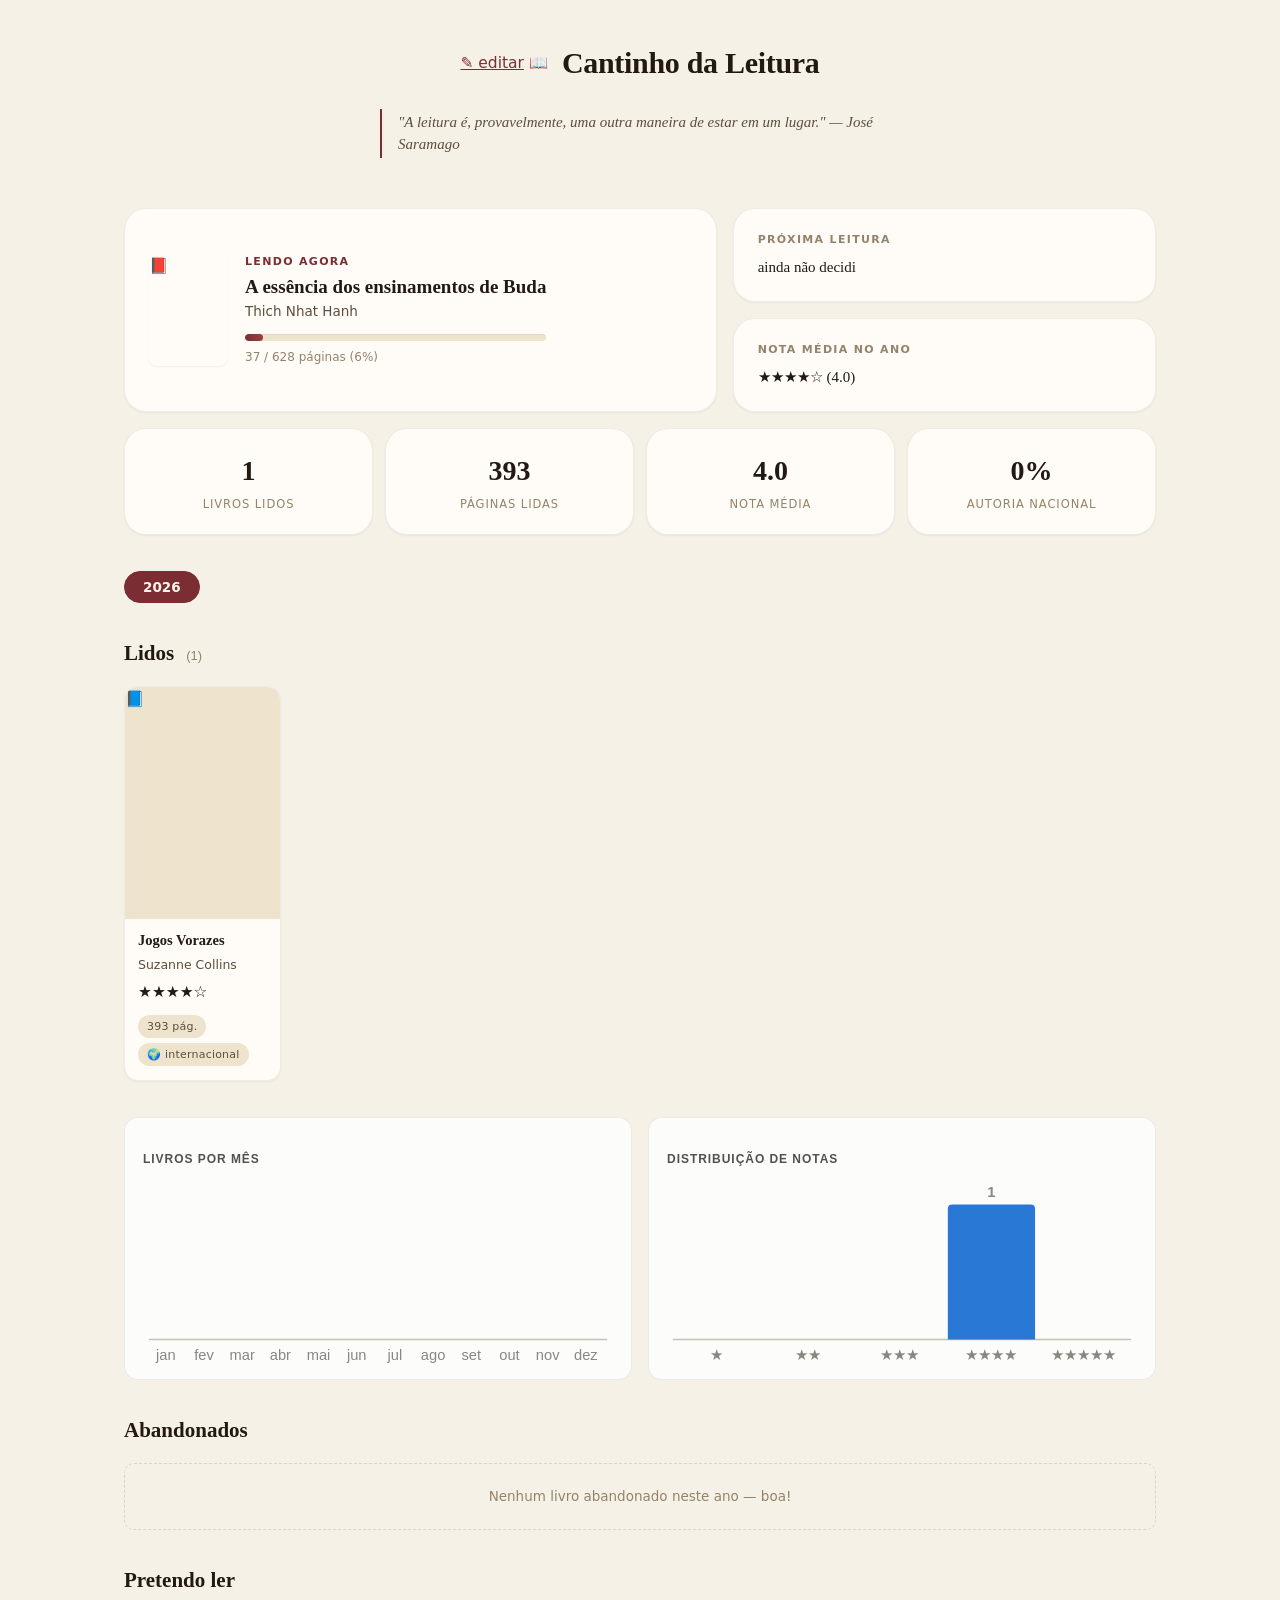
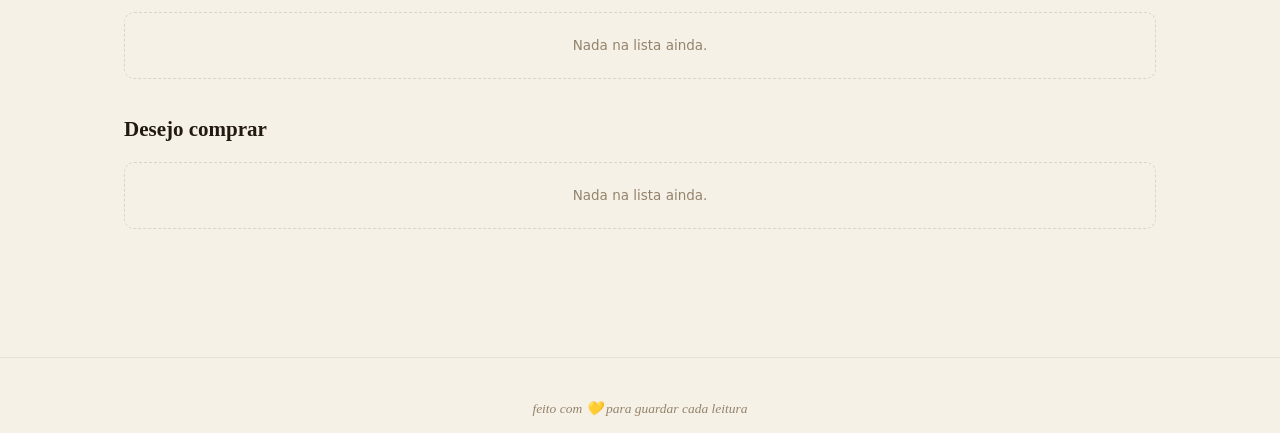
==== index.html @ 9e7ab5a0 "Cria site do Cantinho da Leitura Site estático (GitHub Pages) com pagina publica dos livros lidos, a" ====
<!DOCTYPE html>
<html lang="pt-BR">
<head>
<meta charset="UTF-8">
<meta name="viewport" content="width=device-width, initial-scale=1.0">
<title>Cantinho da Leitura</title>
<meta name="description" content="Os livros que eu li, estou lendo e quero ler.">
<link rel="icon" href="data:image/svg+xml,<svg xmlns=%22http://www.w3.org/2000/svg%22 viewBox=%220 0 100 100%22><text y=%22.9em%22 font-size=%2290%22>📖</text></svg>">
<link rel="stylesheet" href="assets/style.css">
</head>
<body>
<header class="site-header">
  <a class="admin-link" href="admin.html">✎ editar</a>
  <div class="brand"><span class="icon">📖</span><h1>Cantinho da Leitura</h1></div>
  <p class="quote" id="quote">Carregando…</p>
</header>

<main class="wrap">

  <section class="hero-grid">
    <div class="card reading-card">
      <div class="cover" id="reading-cover">📕</div>
      <div>
        <div class="label" id="reading-label">Lendo agora</div>
        <h3 id="reading-title">—</h3>
        <div class="author" id="reading-author"></div>
        <div class="progress-track"><div class="progress-fill" id="reading-progress-fill" style="width:0%"></div></div>
        <div class="progress-label" id="reading-progress-label"></div>
      </div>
    </div>
    <div class="side-cards">
      <div class="card mini-card">
        <div class="label">Próxima leitura</div>
        <div class="value" id="next-up">—</div>
      </div>
      <div class="card mini-card">
        <div class="label">Nota média no ano</div>
        <div class="value" id="avg-rating">—</div>
      </div>
    </div>
  </section>

  <div class="stats-grid" id="stats-grid"></div>

  <div class="year-tabs" id="year-tabs"></div>

  <h2 class="section-title">Lidos <span class="count" id="read-count"></span></h2>
  <div class="book-grid" id="read-grid"></div>

  <div class="charts-grid">
    <div class="viz-root viz-wrap">
      <h4>Livros por mês</h4>
      <div id="chart-months"></div>
    </div>
    <div class="viz-root viz-wrap">
      <h4>Distribuição de notas</h4>
      <div id="chart-ratings"></div>
    </div>
  </div>

  <h2 class="section-title">Abandonados <span class="count" id="abandoned-count"></span></h2>
  <div class="simple-list" id="abandoned-list"></div>

  <h2 class="section-title">Pretendo ler</h2>
  <div class="simple-list" id="want-list"></div>

  <h2 class="section-title">Desejo comprar</h2>
  <div class="simple-list" id="wishlist-list"></div>

</main>

<footer class="site-footer">
  <p>feito com 💛 para guardar cada leitura</p>
</footer>

<script src="assets/common.js"></script>
<script src="assets/app.js"></script>
</body>
</html>
---- assets/style.css ----
:root {
  color-scheme: light;
  --paper: #f6f1e6;
  --paper-2: #fffcf7;
  --paper-3: #eee3cd;
  --ink: #221a12;
  --ink-2: #5c4d3d;
  --ink-muted: #94836c;
  --accent: #7c2d33;
  --accent-2: #9c3f42;
  --accent-ink: #fdf6ec;
  --gold: #a97423;
  --star-on: #b6862c;
  --star-off: #e3d7bd;
  --border: rgba(34, 26, 18, 0.13);
  --border-soft: rgba(34, 26, 18, 0.07);
  --shadow-sm: 0 1px 2px rgba(34, 26, 18, 0.06);
  --shadow-md: 0 14px 32px -16px rgba(34, 26, 18, 0.28);
  --radius-lg: 22px;
  --radius-md: 14px;
  --radius-sm: 10px;
  --bad: #ab3a3a;

  --mono-1-bg: #f1e0da; --mono-1-fg: #9c4a3c;
  --mono-2-bg: #ece1c9; --mono-2-fg: #93701f;
  --mono-3-bg: #e2e6d9; --mono-3-fg: #5f7a52;
  --mono-4-bg: #e5e1ea; --mono-4-fg: #6b5b8a;
  --mono-5-bg: #dbe6e6; --mono-5-fg: #396d6d;
}
@media (prefers-color-scheme: dark) {
  :root {
    color-scheme: dark;
    --paper: #16110c;
    --paper-2: #1f1812;
    --paper-3: #2a2118;
    --ink: #f3ead9;
    --ink-2: #cbb99f;
    --ink-muted: #927f68;
    --accent: #d98188;
    --accent-2: #e39a9f;
    --accent-ink: #2a0e10;
    --gold: #d9ab4e;
    --star-on: #d9ab4e;
    --star-off: #3a3025;
    --border: rgba(243, 234, 217, 0.13);
    --border-soft: rgba(243, 234, 217, 0.07);
    --shadow-sm: 0 1px 2px rgba(0, 0, 0, 0.35);
    --shadow-md: 0 16px 36px -16px rgba(0, 0, 0, 0.55);
    --bad: #d97a7a;

    --mono-1-bg: #3a2621; --mono-1-fg: #e0a190;
    --mono-2-bg: #362c1c; --mono-2-fg: #dcbd6c;
    --mono-3-bg: #26302a; --mono-3-fg: #a5c99c;
    --mono-4-bg: #2b2735; --mono-4-fg: #bdaad8;
    --mono-5-bg: #1e2d2d; --mono-5-fg: #92c9c9;
  }
}

* { box-sizing: border-box; }
html, body { margin: 0; padding: 0; }
body {
  background: var(--paper);
  color: var(--ink);
  font-family: "Inter", system-ui, -apple-system, "Segoe UI", sans-serif;
  font-size: 15.5px;
  line-height: 1.55;
  -webkit-font-smoothing: antialiased;
  text-rendering: optimizeLegibility;
}
h1, h2, h3 { font-family: "Fraunces", Georgia, "Iowan Old Style", serif; font-weight: 600; margin: 0; }
a { color: var(--accent); }
img { max-width: 100%; display: block; }
button, input, select, textarea { font-family: inherit; font-size: inherit; color: inherit; }
svg { display: block; }

.wrap {
  max-width: 1080px;
  margin: 0 auto;
  padding: 0 24px 72px;
}

/* Icons */
.icon { flex-shrink: 0; }
.icon-badge {
  width: 44px;
  height: 44px;
  border-radius: 13px;
  background: var(--accent);
  color: var(--accent-ink);
  display: flex;
  align-items: center;
  justify-content: center;
  box-shadow: var(--shadow-sm);
}

/* Header */
.site-header {
  position: relative;
  padding: 40px 24px 22px;
  text-align: center;
}
.site-header .brand {
  display: inline-flex;
  align-items: center;
  gap: 14px;
}
.site-header .brand h1 {
  font-size: 30px;
  letter-spacing: -0.01em;
}
.site-header .kicker {
  margin: 6px 0 0;
  font-size: 12.5px;
  letter-spacing: 0.14em;
  text-transform: uppercase;
  color: var(--ink-muted);
  font-weight: 600;
}
.site-header .quote {
  margin: 22px auto 0;
  max-width: 520px;
  text-align: left;
  border-left: 2px solid var(--accent);
  padding: 2px 0 2px 16px;
  font-family: "Fraunces", Georgia, serif;
  font-style: italic;
  color: var(--ink-2);
  font-size: 15px;
  line-height: 1.5;
}
.site-header .quote cite {
  display: block;
  margin-top: 4px;
  font-style: normal;
  font-size: 12px;
  letter-spacing: 0.06em;
  text-transform: uppercase;
  color: var(--ink-muted);
}
.top-link {
  position: absolute;
  top: 34px;
  right: 24px;
  display: inline-flex;
  align-items: center;
  gap: 6px;
  font-size: 13px;
  font-weight: 600;
  text-decoration: none;
  color: var(--ink-2);
  border: 1px solid var(--border);
  padding: 8px 14px 8px 12px;
  border-radius: 999px;
  background: var(--paper-2);
  box-shadow: var(--shadow-sm);
  transition: border-color 0.15s, color 0.15s, transform 0.15s;
}
.top-link:hover { color: var(--accent); border-color: var(--accent); transform: translateY(-1px); }

/* Cards */
.card {
  background: var(--paper-2);
  border: 1px solid var(--border-soft);
  border-radius: var(--radius-lg);
  box-shadow: var(--shadow-sm);
  padding: 22px 24px;
}

/* Hero: currently reading */
.hero-grid {
  display: grid;
  grid-template-columns: 1.4fr 1fr;
  gap: 16px;
  margin-top: 28px;
}
@media (max-width: 700px) {
  .hero-grid { grid-template-columns: 1fr; }
}
.reading-card { display: flex; gap: 18px; align-items: center; }
.cover {
  width: 78px;
  height: 112px;
  border-radius: 8px;
  flex-shrink: 0;
  overflow: hidden;
  box-shadow: var(--shadow-sm);
}
.reading-card .label {
  text-transform: uppercase;
  letter-spacing: 0.12em;
  font-size: 11px;
  color: var(--accent);
  font-weight: 700;
}
.reading-card h3 { font-size: 19px; margin-top: 5px; line-height: 1.25; }
.reading-card .author { color: var(--ink-2); font-size: 13.5px; margin-top: 2px; }
.progress-track {
  margin-top: 12px;
  height: 7px;
  border-radius: 999px;
  background: var(--paper-3);
  overflow: hidden;
  box-shadow: inset 0 1px 1px rgba(0,0,0,0.06);
}
.progress-fill { height: 100%; background: linear-gradient(90deg, var(--accent), var(--accent-2)); border-radius: 999px; transition: width 0.4s ease; }
.progress-label { margin-top: 7px; font-size: 12px; color: var(--ink-muted); font-variant-numeric: tabular-nums; }

.side-cards { display: flex; flex-direction: column; gap: 16px; }
.mini-card .label {
  text-transform: uppercase;
  letter-spacing: 0.12em;
  font-size: 11px;
  color: var(--ink-muted);
  font-weight: 700;
}
.mini-card .value { margin-top: 8px; font-size: 15px; font-family: "Fraunces", Georgia, serif; }

/* Stats */
.stats-grid {
  display: grid;
  grid-template-columns: repeat(4, 1fr);
  gap: 12px;
  margin-top: 16px;
}
@media (max-width: 700px) { .stats-grid { grid-template-columns: repeat(2, 1fr); } }
.stat-tile { text-align: center; padding: 20px 10px; }
.stat-tile .num { font-family: "Fraunces", Georgia, serif; font-size: 28px; font-weight: 600; font-variant-numeric: tabular-nums; color: var(--ink); }
.stat-tile .lbl { font-size: 11.5px; color: var(--ink-muted); margin-top: 4px; text-transform: uppercase; letter-spacing: 0.08em; }

/* Year tabs */
.year-tabs {
  display: flex;
  gap: 8px;
  margin: 36px 0 8px;
  flex-wrap: wrap;
}
.year-tab {
  border: 1px solid var(--border);
  background: var(--paper-2);
  padding: 7px 18px;
  border-radius: 999px;
  cursor: pointer;
  font-weight: 600;
  font-size: 13.5px;
  color: var(--ink-2);
  transition: background 0.15s, color 0.15s, border-color 0.15s;
  font-variant-numeric: tabular-nums;
}
.year-tab:hover { border-color: var(--accent); color: var(--accent); }
.year-tab.active { background: var(--accent); color: var(--accent-ink); border-color: var(--accent); }

.section-title {
  font-size: 21px;
  margin: 34px 0 16px;
  display: flex;
  align-items: baseline;
  gap: 12px;
}
.section-title .count { font-size: 13px; color: var(--ink-muted); font-weight: 400; font-family: "Inter", sans-serif; font-variant-numeric: tabular-nums; }
.section-title .rule { flex: 1; height: 1px; background: var(--border); }

/* Monogram cover tiles */
.mono-tile {
  width: 100%; height: 100%;
  display: flex; align-items: center; justify-content: center;
}
.mono-tile .mono-letter { font-family: "Fraunces", Georgia, serif; font-weight: 600; font-size: 1.9em; }
.mono-1 { background: var(--mono-1-bg); color: var(--mono-1-fg); }
.mono-2 { background: var(--mono-2-bg); color: var(--mono-2-fg); }
.mono-3 { background: var(--mono-3-bg); color: var(--mono-3-fg); }
.mono-4 { background: var(--mono-4-bg); color: var(--mono-4-fg); }
.mono-5 { background: var(--mono-5-bg); color: var(--mono-5-fg); }

/* Book grid */
.book-grid {
  display: grid;
  grid-template-columns: repeat(auto-fill, minmax(152px, 1fr));
  gap: 18px;
}
.book-card {
  background: var(--paper-2);
  border: 1px solid var(--border-soft);
  border-radius: var(--radius-md);
  overflow: hidden;
  box-shadow: var(--shadow-sm);
  display: flex;
  flex-direction: column;
  transition: transform 0.18s ease, box-shadow 0.18s ease;
}
.book-card:hover { transform: translateY(-3px); box-shadow: var(--shadow-md); }
.book-card .cover-wrap {
  aspect-ratio: 2 / 3;
  background: var(--paper-3);
}
.book-card .cover-wrap img { width: 100%; height: 100%; object-fit: cover; }
.book-card .info { padding: 12px 13px 14px; flex: 1; display: flex; flex-direction: column; gap: 5px; }
.book-card .title { font-family: "Fraunces", Georgia, serif; font-weight: 600; font-size: 14.5px; line-height: 1.3; }
.book-card .author { font-size: 12.5px; color: var(--ink-2); }
.book-card .meta-row {
  margin-top: auto;
  padding-top: 6px;
  display: flex;
  flex-wrap: wrap;
  gap: 5px;
  font-size: 11px;
}
.tag {
  background: var(--paper-3);
  color: var(--ink-2);
  border-radius: 999px;
  padding: 3px 9px;
  letter-spacing: 0.02em;
}

/* Stars */
.star-row { display: inline-flex; gap: 2px; }
.star-ico { width: 14px; height: 14px; color: var(--star-off); }
.star-ico.on { color: var(--star-on); }
.mini-card .star-row .star-ico { width: 15px; height: 15px; }

/* Simple lists (abandoned, want to read, wishlist) */
.simple-list { display: flex; flex-direction: column; gap: 8px; }
.simple-row {
  display: flex;
  justify-content: space-between;
  gap: 12px;
  background: var(--paper-2);
  border: 1px solid var(--border-soft);
  border-radius: var(--radius-sm);
  padding: 12px 16px;
  align-items: center;
}
.simple-row .title { font-family: "Fraunces", Georgia, serif; font-weight: 600; font-size: 14.5px; }
.simple-row .author { color: var(--ink-2); font-size: 13px; }
.simple-row .when { color: var(--ink-muted); font-size: 12.5px; white-space: nowrap; font-variant-numeric: tabular-nums; }

.empty-state {
  color: var(--ink-muted);
  font-size: 13.5px;
  padding: 22px;
  text-align: center;
  border: 1px dashed var(--border);
  border-radius: var(--radius-sm);
}

/* Charts */
.charts-grid {
  display: grid;
  grid-template-columns: 1fr 1fr;
  gap: 16px;
  margin-top: 36px;
}
@media (max-width: 700px) { .charts-grid { grid-template-columns: 1fr; } }
.viz-root {
  color-scheme: light;
  --v-surface:   #fcfcfb;
  --v-text:      #0b0b0b;
  --v-text-2:    #52514e;
  --v-muted:     #898781;
  --v-grid:      #e1e0d9;
  --v-baseline:  #c3c2b7;
  --v-bar:       #2a78d6;
}
@media (prefers-color-scheme: dark) {
  .viz-root {
    color-scheme: dark;
    --v-surface:  #1a1a19;
    --v-text:     #ffffff;
    --v-text-2:   #c3c2b7;
    --v-muted:    #898781;
    --v-grid:     #2c2c2a;
    --v-baseline: #383835;
    --v-bar:      #3987e5;
  }
}
.viz-root {
  background: var(--v-surface);
  border-radius: var(--radius-md);
  border: 1px solid var(--border-soft);
  padding: 16px 18px 10px;
}
.viz-root h4 { font-size: 12px; color: var(--v-text-2); font-weight: 600; margin-bottom: 10px; font-family: "Inter", sans-serif; text-transform: uppercase; letter-spacing: 0.08em; }
.viz-root svg text { fill: var(--v-muted); font-size: 10px; font-family: "Inter", sans-serif; }
.viz-root .bar { fill: var(--v-bar); transition: opacity 0.15s; }
.viz-root .bar:hover { opacity: 0.8; }
.viz-root .axis-line { stroke: var(--v-baseline); stroke-width: 1; }
.viz-tooltip {
  position: absolute;
  pointer-events: none;
  background: var(--v-text);
  color: var(--v-surface);
  font-size: 11px;
  padding: 4px 8px;
  border-radius: 6px;
  transform: translate(-50%, -130%);
  white-space: nowrap;
  opacity: 0;
  transition: opacity 0.1s;
  font-family: "Inter", sans-serif;
}
.viz-wrap { position: relative; }

footer.site-footer {
  text-align: center;
  color: var(--ink-muted);
  font-size: 13.5px;
  font-family: "Fraunces", Georgia, serif;
  font-style: italic;
  margin-top: 56px;
  padding-top: 28px;
  border-top: 1px solid var(--border-soft);
}

/* ---- Admin page ---- */
.admin-wrap { max-width: 720px; }
.token-panel { margin-top: 28px; }
.token-panel h3 { font-size: 19px; margin-bottom: 10px; }
.token-panel p { color: var(--ink-2); font-size: 14px; }
.token-panel ol { color: var(--ink-2); font-size: 14px; padding-left: 20px; }
.token-panel li { margin-bottom: 4px; }
.token-panel code { background: var(--paper-3); padding: 1px 6px; border-radius: 4px; font-size: 0.92em; }
.field { margin-bottom: 15px; }
.field label { display: block; font-size: 12.5px; font-weight: 600; margin-bottom: 6px; color: var(--ink-2); text-transform: uppercase; letter-spacing: 0.04em; }
.field input[type="text"],
.field input[type="number"],
.field input[type="date"],
.field input[type="password"],
.field select,
.field textarea {
  width: 100%;
  padding: 10px 12px;
  border: 1px solid var(--border);
  border-radius: var(--radius-sm);
  background: var(--paper);
  color: var(--ink);
  transition: border-color 0.15s;
}
.field input:focus, .field textarea:focus { outline: none; border-color: var(--accent); }
.field textarea { min-height: 70px; resize: vertical; }
.field-row { display: grid; grid-template-columns: 1fr 1fr; gap: 12px; }
.checkbox-row { display: flex; align-items: center; gap: 8px; }
.checkbox-row input { width: 16px; height: 16px; accent-color: var(--accent); }

.btn {
  display: inline-flex;
  align-items: center;
  gap: 7px;
  background: var(--accent);
  color: var(--accent-ink);
  border: none;
  padding: 11px 20px;
  border-radius: 999px;
  font-weight: 600;
  font-size: 13.5px;
  cursor: pointer;
  transition: background 0.15s, transform 0.1s;
}
.btn:hover { background: var(--accent-2); }
.btn:active { transform: scale(0.98); }
.btn:disabled { opacity: 0.5; cursor: default; }
.btn.secondary {
  background: transparent;
  color: var(--ink-2);
  border: 1px solid var(--border);
}
.btn.secondary:hover { border-color: var(--accent); color: var(--accent); background: transparent; }
.btn.danger { background: var(--bad); color: #fff; }
.btn.danger:hover { background: var(--bad); opacity: 0.85; }
.btn.small { padding: 6px 14px; font-size: 12px; }

.star-picker { display: inline-flex; gap: 5px; }
.star-picker button { background: none; border: none; padding: 2px; cursor: pointer; line-height: 0; }
.star-picker .star-ico { width: 24px; height: 24px; transition: color 0.1s, transform 0.1s; }
.star-picker button:hover .star-ico { transform: scale(1.12); }

.tabs { display: flex; gap: 4px; flex-wrap: wrap; margin: 26px 0 20px; border-bottom: 1px solid var(--border); }
.tab-btn {
  background: none;
  border: none;
  padding: 9px 15px;
  cursor: pointer;
  color: var(--ink-muted);
  font-weight: 600;
  font-size: 13.5px;
  border-bottom: 2px solid transparent;
  margin-bottom: -1px;
  transition: color 0.15s, border-color 0.15s;
}
.tab-btn:hover { color: var(--ink-2); }
.tab-btn.active { color: var(--accent); border-bottom-color: var(--accent); }
.tab-panel { display: none; }
.tab-panel.active { display: block; }

.entry-list { margin-top: 20px; display: flex; flex-direction: column; gap: 8px; }
.entry-row {
  display: flex;
  align-items: center;
  gap: 10px;
  background: var(--paper-2);
  border: 1px solid var(--border-soft);
  border-radius: var(--radius-sm);
  padding: 10px 14px;
}
.entry-row .info { flex: 1; font-size: 13.5px; display: flex; align-items: center; gap: 8px; flex-wrap: wrap; }
.entry-row .info .t { font-weight: 600; font-family: "Fraunces", Georgia, serif; }
.entry-row .info .s { color: var(--ink-muted); font-size: 12px; }

.toast {
  position: fixed;
  bottom: 24px;
  left: 50%;
  transform: translateX(-50%);
  background: var(--ink);
  color: var(--paper);
  padding: 11px 20px;
  border-radius: 999px;
  font-size: 13.5px;
  opacity: 0;
  pointer-events: none;
  transition: opacity 0.25s, transform 0.25s;
  z-index: 50;
  box-shadow: var(--shadow-md);
}
.toast.show { opacity: 1; transform: translateX(-50%) translateY(-6px); }
.toast.error { background: var(--bad); color: #fff; }

.lookup-row { display: flex; gap: 10px; align-items: flex-end; }
.lookup-row .field { flex: 1; margin-bottom: 0; }
.lookup-row .btn { white-space: nowrap; margin-bottom: 1px; }

.session-bar {
  display: flex;
  justify-content: space-between;
  align-items: center;
  font-size: 13px;
  color: var(--ink-muted);
  margin-bottom: 6px;
}
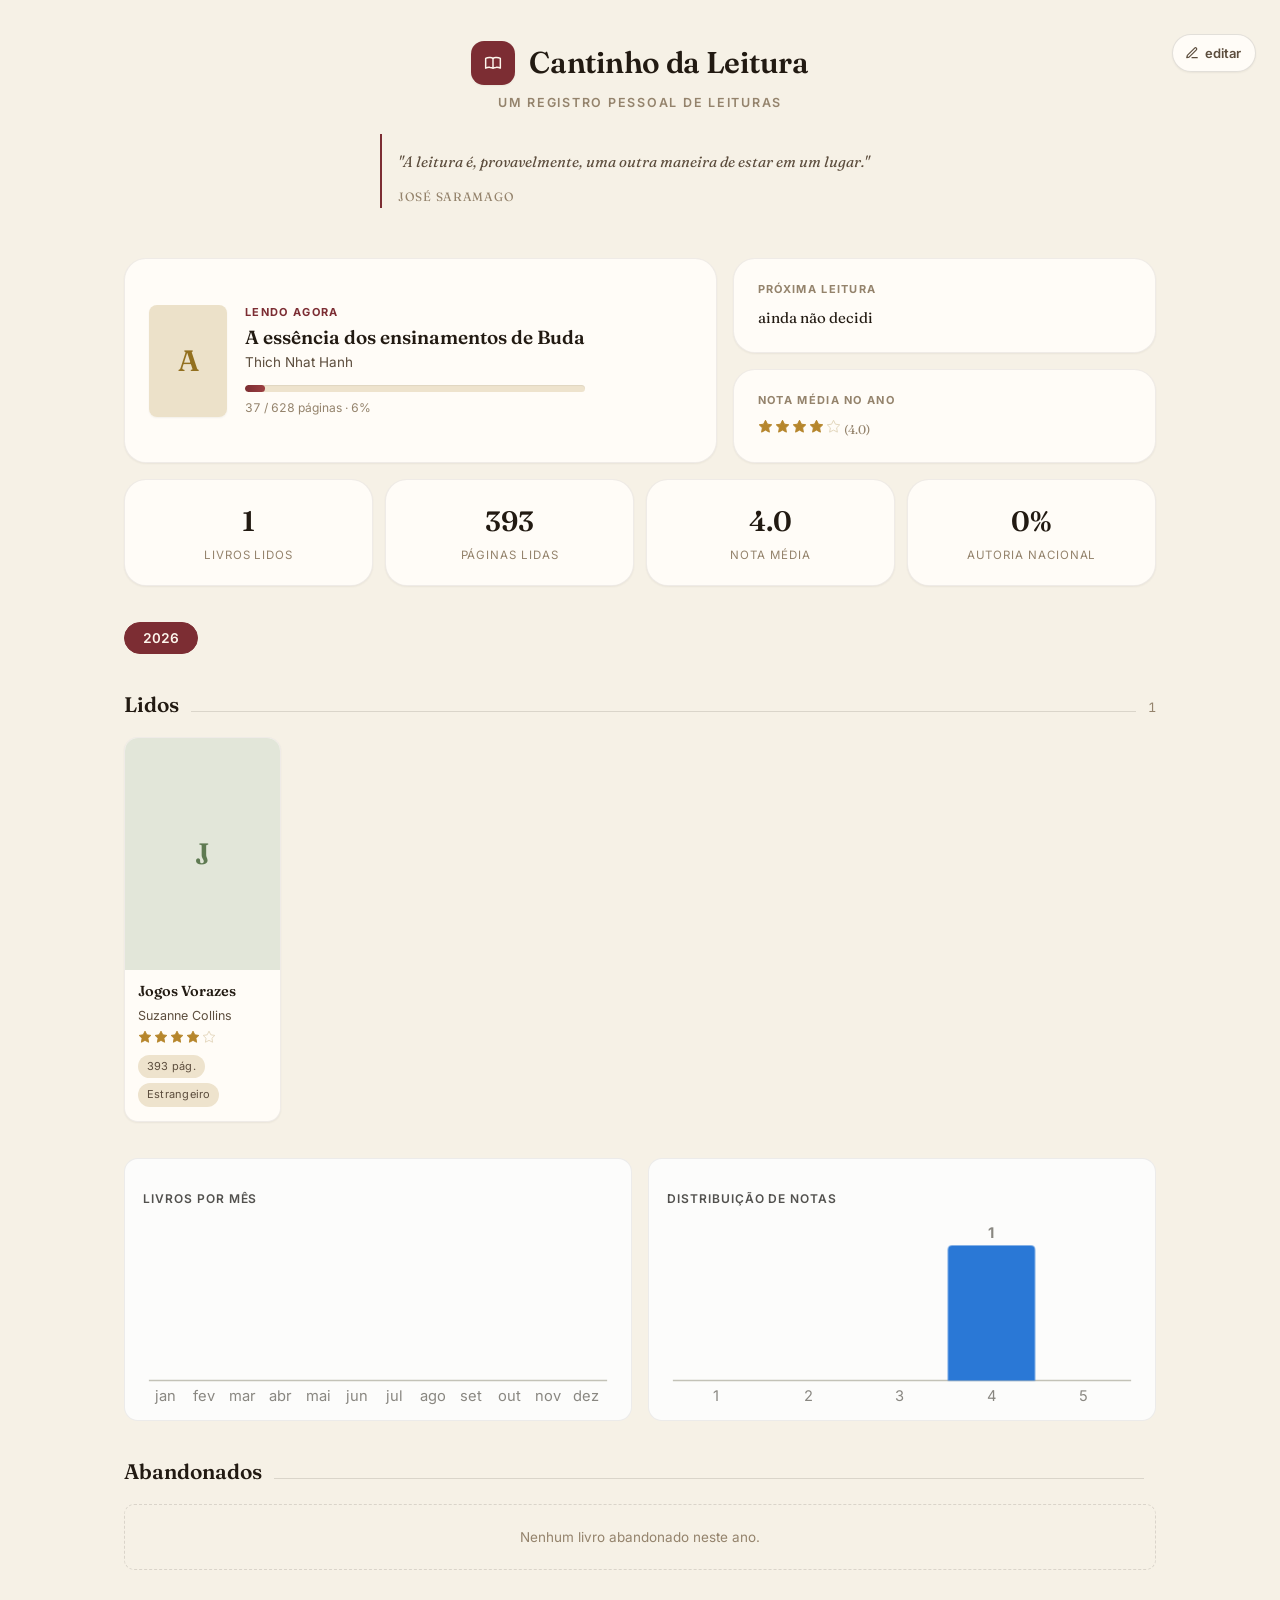
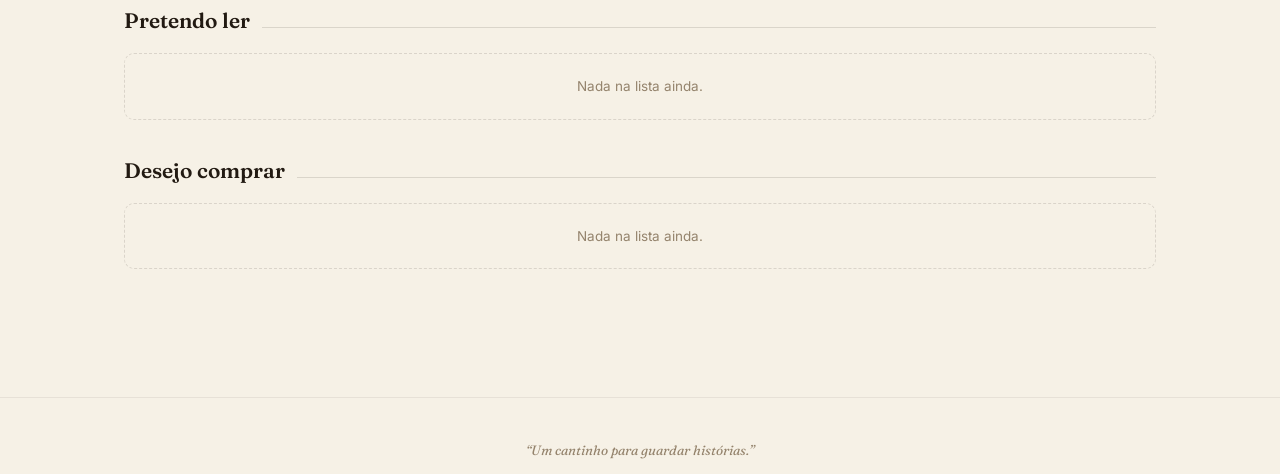
==== commit b946d214: "Reformula visual do site: tipografia editorial, icones em SVG e animacoes Troca toda a iconografia b" ====
--- a/index.html
+++ b/index.html
@@ -5,21 +5,36 @@
 <meta name="viewport" content="width=device-width, initial-scale=1.0">
 <title>Cantinho da Leitura</title>
 <meta name="description" content="Os livros que eu li, estou lendo e quero ler.">
-<link rel="icon" href="data:image/svg+xml,<svg xmlns=%22http://www.w3.org/2000/svg%22 viewBox=%220 0 100 100%22><text y=%22.9em%22 font-size=%2290%22>📖</text></svg>">
+<link rel="icon" href="data:image/svg+xml,<svg xmlns='http://www.w3.org/2000/svg' viewBox='0 0 24 24'><rect width='24' height='24' rx='6' fill='%237c2d33'/><path d='M4 7c0 0 2.2-1.3 5-1 1.3.15 2.7.75 3 .9.3-.15 1.7-.75 3-.9 2.8-.3 5 1 5 1v10.6c0 0-2.2-1.1-5-.8-1.3.1-2.7.7-3 .85-.3-.15-1.7-.75-3-.85-2.8-.3-5 .8-5 .8V7Z' fill='none' stroke='%23fdf6ec' stroke-width='1.5' stroke-linecap='round' stroke-linejoin='round'/><path d='M12 6.9V17.5' stroke='%23fdf6ec' stroke-width='1.5' stroke-linecap='round'/></svg>">
+<link rel="preconnect" href="https://fonts.googleapis.com">
+<link rel="preconnect" href="https://fonts.gstatic.com" crossorigin>
+<link href="https://fonts.googleapis.com/css2?family=Fraunces:opsz,wght@9..144,500;9..144,600;9..144,700&family=Inter:wght@400;500;600;700&display=swap" rel="stylesheet">
 <link rel="stylesheet" href="assets/style.css">
 </head>
 <body>
-<header class="site-header">
-  <a class="admin-link" href="admin.html">✎ editar</a>
-  <div class="brand"><span class="icon">📖</span><h1>Cantinho da Leitura</h1></div>
-  <p class="quote" id="quote">Carregando…</p>
+<header class="site-header reveal">
+  <a class="top-link" href="admin.html">
+    <svg class="icon" width="14" height="14" viewBox="0 0 24 24" fill="none" stroke="currentColor" stroke-width="2" stroke-linecap="round" stroke-linejoin="round"><path d="M12 20h9"/><path d="M16.5 3.5a2.12 2.12 0 0 1 3 3L7 19l-4 1 1-4Z"/></svg>
+    editar
+  </a>
+  <div class="brand">
+    <div class="icon-badge">
+      <svg width="22" height="22" viewBox="0 0 24 24" fill="none" stroke="currentColor" stroke-width="1.6" stroke-linecap="round" stroke-linejoin="round"><path d="M4 7c0 0 2.2-1.3 5-1 1.3.15 2.7.75 3 .9.3-.15 1.7-.75 3-.9 2.8-.3 5 1 5 1v10.6c0 0-2.2-1.1-5-.8-1.3.1-2.7.7-3 .85-.3-.15-1.7-.75-3-.85-2.8-.3-5 .8-5 .8V7Z"/><path d="M12 6.9V17.5"/></svg>
+    </div>
+    <h1>Cantinho da Leitura</h1>
+  </div>
+  <p class="kicker">um registro pessoal de leituras</p>
+  <blockquote class="quote" id="quote">
+    <p id="quote-text">Carregando…</p>
+    <cite id="quote-author"></cite>
+  </blockquote>
 </header>
 
 <main class="wrap">
 
-  <section class="hero-grid">
+  <section class="hero-grid reveal">
     <div class="card reading-card">
-      <div class="cover" id="reading-cover">📕</div>
+      <div class="cover" id="reading-cover"></div>
       <div>
         <div class="label" id="reading-label">Lendo agora</div>
         <h3 id="reading-title">—</h3>
@@ -40,14 +55,14 @@
     </div>
   </section>
 
-  <div class="stats-grid" id="stats-grid"></div>
+  <div class="stats-grid fade-swap" id="stats-grid"></div>
 
   <div class="year-tabs" id="year-tabs"></div>
 
-  <h2 class="section-title">Lidos <span class="count" id="read-count"></span></h2>
-  <div class="book-grid" id="read-grid"></div>
+  <h2 class="section-title">Lidos <span class="rule"></span><span class="count" id="read-count"></span></h2>
+  <div class="book-grid fade-swap" id="read-grid"></div>
 
-  <div class="charts-grid">
+  <div class="charts-grid fade-swap" id="charts-grid">
     <div class="viz-root viz-wrap">
       <h4>Livros por mês</h4>
       <div id="chart-months"></div>
@@ -58,19 +73,19 @@
     </div>
   </div>
 
-  <h2 class="section-title">Abandonados <span class="count" id="abandoned-count"></span></h2>
-  <div class="simple-list" id="abandoned-list"></div>
+  <h2 class="section-title">Abandonados <span class="rule"></span><span class="count" id="abandoned-count"></span></h2>
+  <div class="simple-list fade-swap" id="abandoned-list"></div>
 
-  <h2 class="section-title">Pretendo ler</h2>
+  <h2 class="section-title">Pretendo ler <span class="rule"></span></h2>
   <div class="simple-list" id="want-list"></div>
 
-  <h2 class="section-title">Desejo comprar</h2>
+  <h2 class="section-title">Desejo comprar <span class="rule"></span></h2>
   <div class="simple-list" id="wishlist-list"></div>
 
 </main>
 
 <footer class="site-footer">
-  <p>feito com 💛 para guardar cada leitura</p>
+  <p>“Um cantinho para guardar histórias.”</p>
 </footer>
 
 <script src="assets/common.js"></script>
--- a/assets/style.css
+++ b/assets/style.css
@@ -156,6 +156,11 @@
   transition: border-color 0.15s, color 0.15s, transform 0.15s;
 }
 .top-link:hover { color: var(--accent); border-color: var(--accent); transform: translateY(-1px); }
+@media (max-width: 640px) {
+  .site-header { padding-top: 22px; }
+  .top-link { position: static; display: inline-flex; margin-bottom: 20px; }
+  .site-header .brand h1 { font-size: 25px; }
+}
 
 /* Cards */
 .card {
@@ -536,3 +541,42 @@
   color: var(--ink-muted);
   margin-bottom: 6px;
 }
+
+/* ---- Motion ---- */
+.fade-swap { transition: opacity 0.16s ease; }
+.fade-swap.fading { opacity: 0; }
+
+@media (prefers-reduced-motion: no-preference) {
+  @keyframes fadeSlideUp {
+    from { opacity: 0; transform: translateY(14px); }
+    to { opacity: 1; transform: translateY(0); }
+  }
+  @keyframes popIn {
+    from { opacity: 0; transform: scale(0.85); }
+    to { opacity: 1; transform: scale(1); }
+  }
+  .reveal { animation: fadeSlideUp 0.6s cubic-bezier(0.16, 1, 0.3, 1) both; }
+  .book-card, .simple-row, .entry-row {
+    animation: fadeSlideUp 0.45s cubic-bezier(0.16, 1, 0.3, 1) both;
+  }
+  .tab-panel.active { animation: fadeSlideUp 0.3s cubic-bezier(0.16, 1, 0.3, 1) both; }
+  .toast.show { animation: none; }
+  .star-picker button.just-set .star-ico { animation: popIn 0.25s cubic-bezier(0.34, 1.56, 0.64, 1) both; }
+  .viz-root .bar {
+    transform-box: fill-box;
+    transform-origin: bottom;
+    animation: barGrow 0.5s cubic-bezier(0.16, 1, 0.3, 1) both;
+  }
+  @keyframes barGrow {
+    from { transform: scaleY(0); }
+    to { transform: scaleY(1); }
+  }
+}
+@media (prefers-reduced-motion: reduce) {
+  *, *::before, *::after {
+    animation-duration: 0.001ms !important;
+    animation-iteration-count: 1 !important;
+    transition-duration: 0.001ms !important;
+    scroll-behavior: auto !important;
+  }
+}
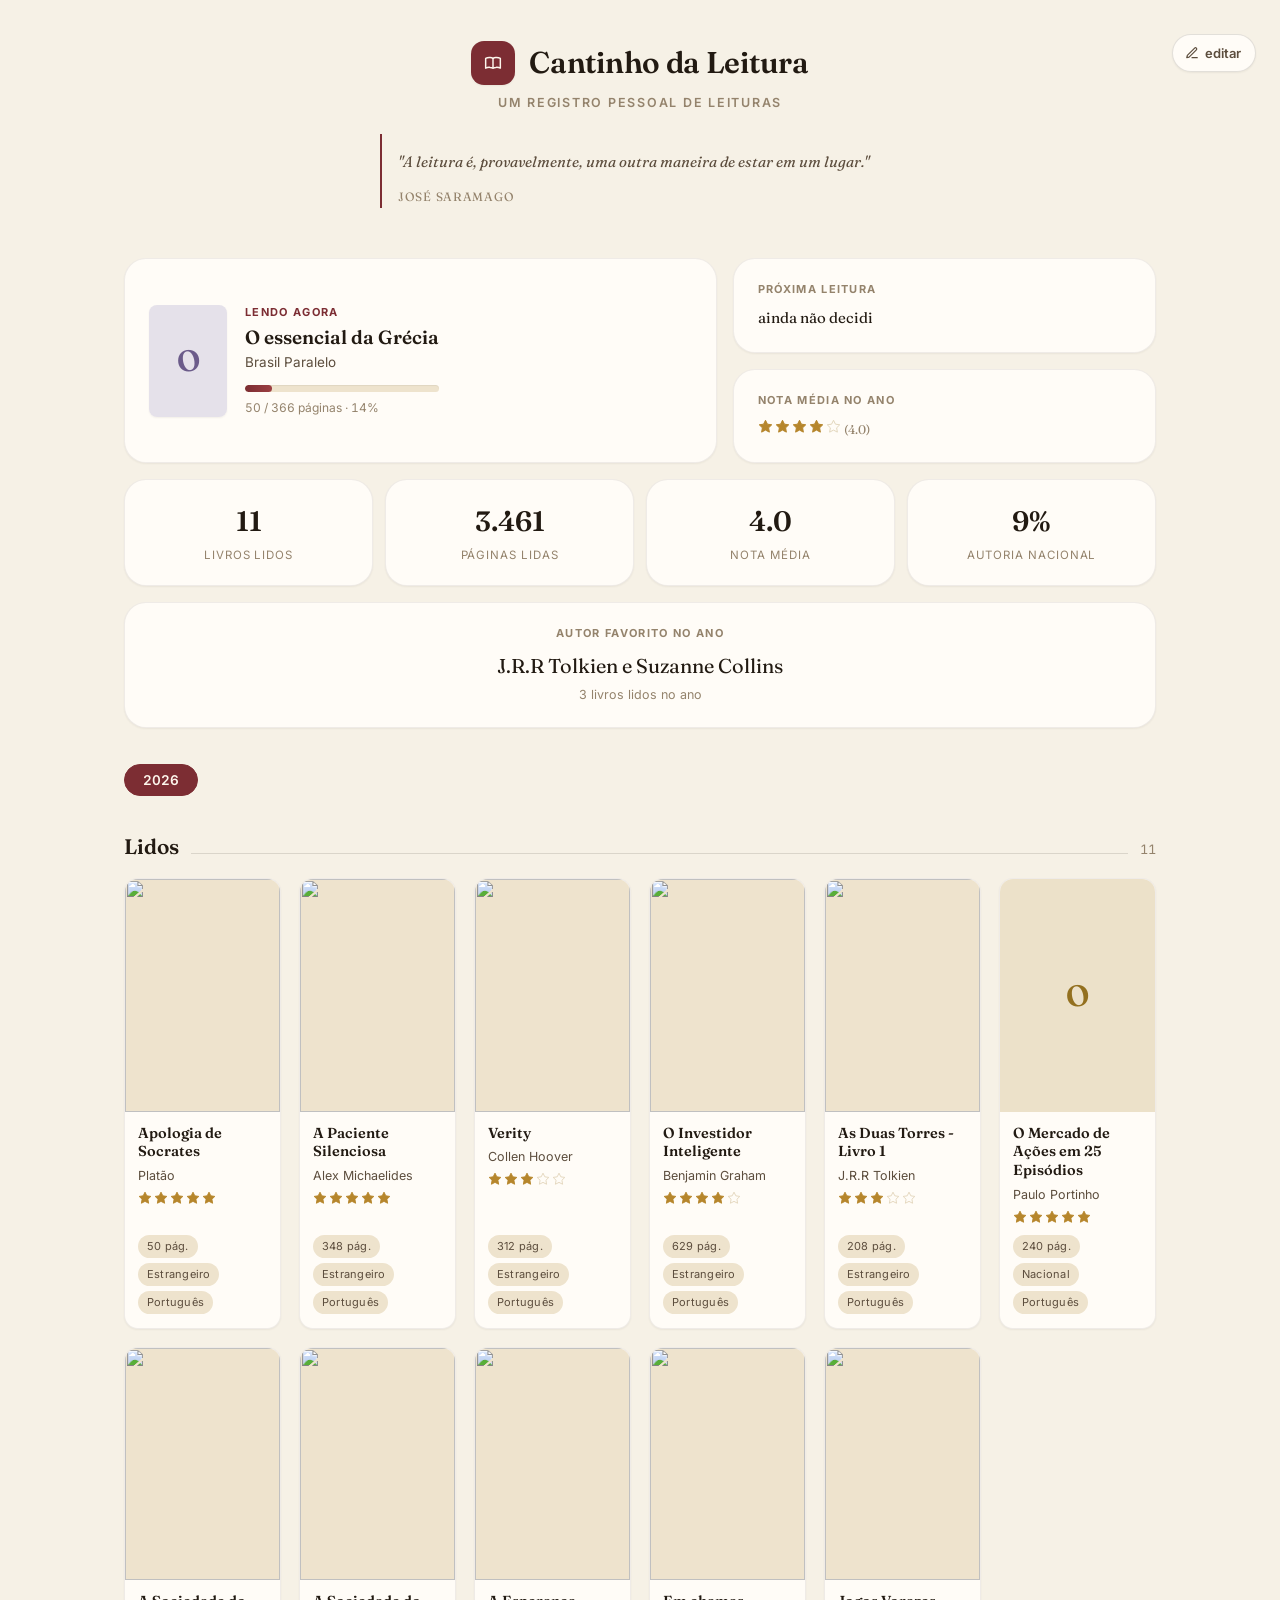
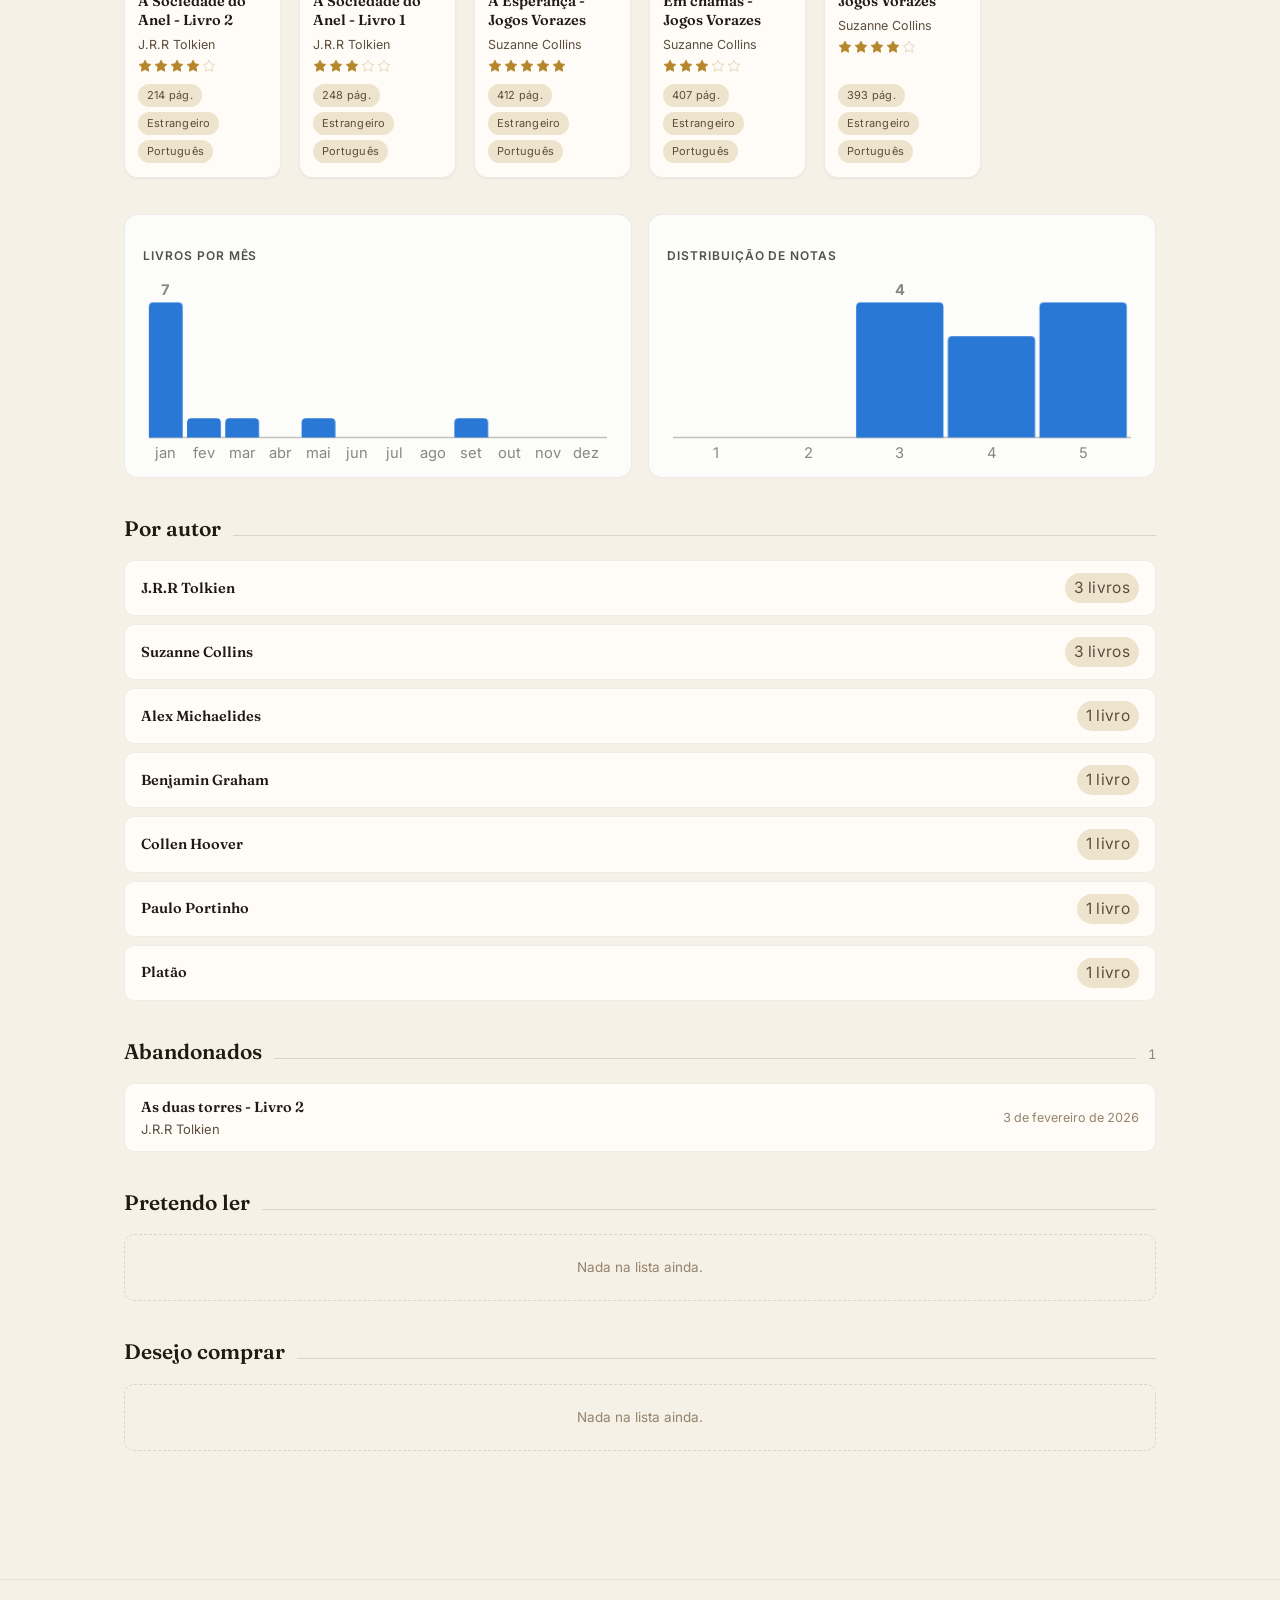
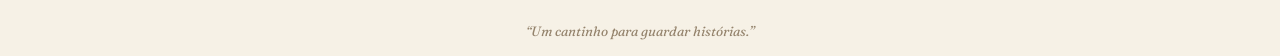
==== commit 994e2224: "Adiciona destaque de autor favorito e ranking por autor Novo card "Autor favorito no ano" (trata emp" ====
--- a/index.html
+++ b/index.html
@@ -9,7 +9,7 @@
 <link rel="preconnect" href="https://fonts.googleapis.com">
 <link rel="preconnect" href="https://fonts.gstatic.com" crossorigin>
 <link href="https://fonts.googleapis.com/css2?family=Fraunces:opsz,wght@9..144,500;9..144,600;9..144,700&family=Inter:wght@400;500;600;700&display=swap" rel="stylesheet">
-<link rel="stylesheet" href="assets/style.css">
+<link rel="stylesheet" href="assets/style.css?v=3">
 </head>
 <body>
 <header class="site-header reveal">
@@ -57,6 +57,11 @@
 
   <div class="stats-grid fade-swap" id="stats-grid"></div>
 
+  <div class="card mini-card author-highlight fade-swap" id="author-highlight-card">
+    <div class="label">Autor favorito no ano</div>
+    <div class="value" id="author-highlight-name">—</div>
+  </div>
+
   <div class="year-tabs" id="year-tabs"></div>
 
   <h2 class="section-title">Lidos <span class="rule"></span><span class="count" id="read-count"></span></h2>
@@ -73,6 +78,9 @@
     </div>
   </div>
 
+  <h2 class="section-title">Por autor <span class="rule"></span></h2>
+  <div class="simple-list fade-swap" id="authors-list"></div>
+
   <h2 class="section-title">Abandonados <span class="rule"></span><span class="count" id="abandoned-count"></span></h2>
   <div class="simple-list fade-swap" id="abandoned-list"></div>
 
@@ -88,7 +96,7 @@
   <p>“Um cantinho para guardar histórias.”</p>
 </footer>
 
-<script src="assets/common.js"></script>
-<script src="assets/app.js"></script>
+<script src="assets/common.js?v=2"></script>
+<script src="assets/app.js?v=3"></script>
 </body>
 </html>
--- a/assets/style.css
+++ b/assets/style.css
@@ -219,6 +219,10 @@
   font-weight: 700;
 }
 .mini-card .value { margin-top: 8px; font-size: 15px; font-family: "Fraunces", Georgia, serif; }
+
+.author-highlight { margin-top: 16px; text-align: center; }
+.author-highlight .value { font-size: 20px; }
+.author-highlight .value .sub { display: block; margin-top: 4px; font-size: 12.5px; font-family: "Inter", sans-serif; color: var(--ink-muted); }
 
 /* Stats */
 .stats-grid {
@@ -529,6 +533,10 @@
 .toast.show { opacity: 1; transform: translateX(-50%) translateY(-6px); }
 .toast.error { background: var(--bad); color: #fff; }
 
+.field input[type="date"] { color-scheme: light dark; cursor: pointer; }
+.field input[type="date"]::-webkit-calendar-picker-indicator { cursor: pointer; opacity: 0.7; }
+.field input[type="date"]::-webkit-calendar-picker-indicator:hover { opacity: 1; }
+
 .lookup-row { display: flex; gap: 10px; align-items: flex-end; }
 .lookup-row .field { flex: 1; margin-bottom: 0; }
 .lookup-row .btn { white-space: nowrap; margin-bottom: 1px; }
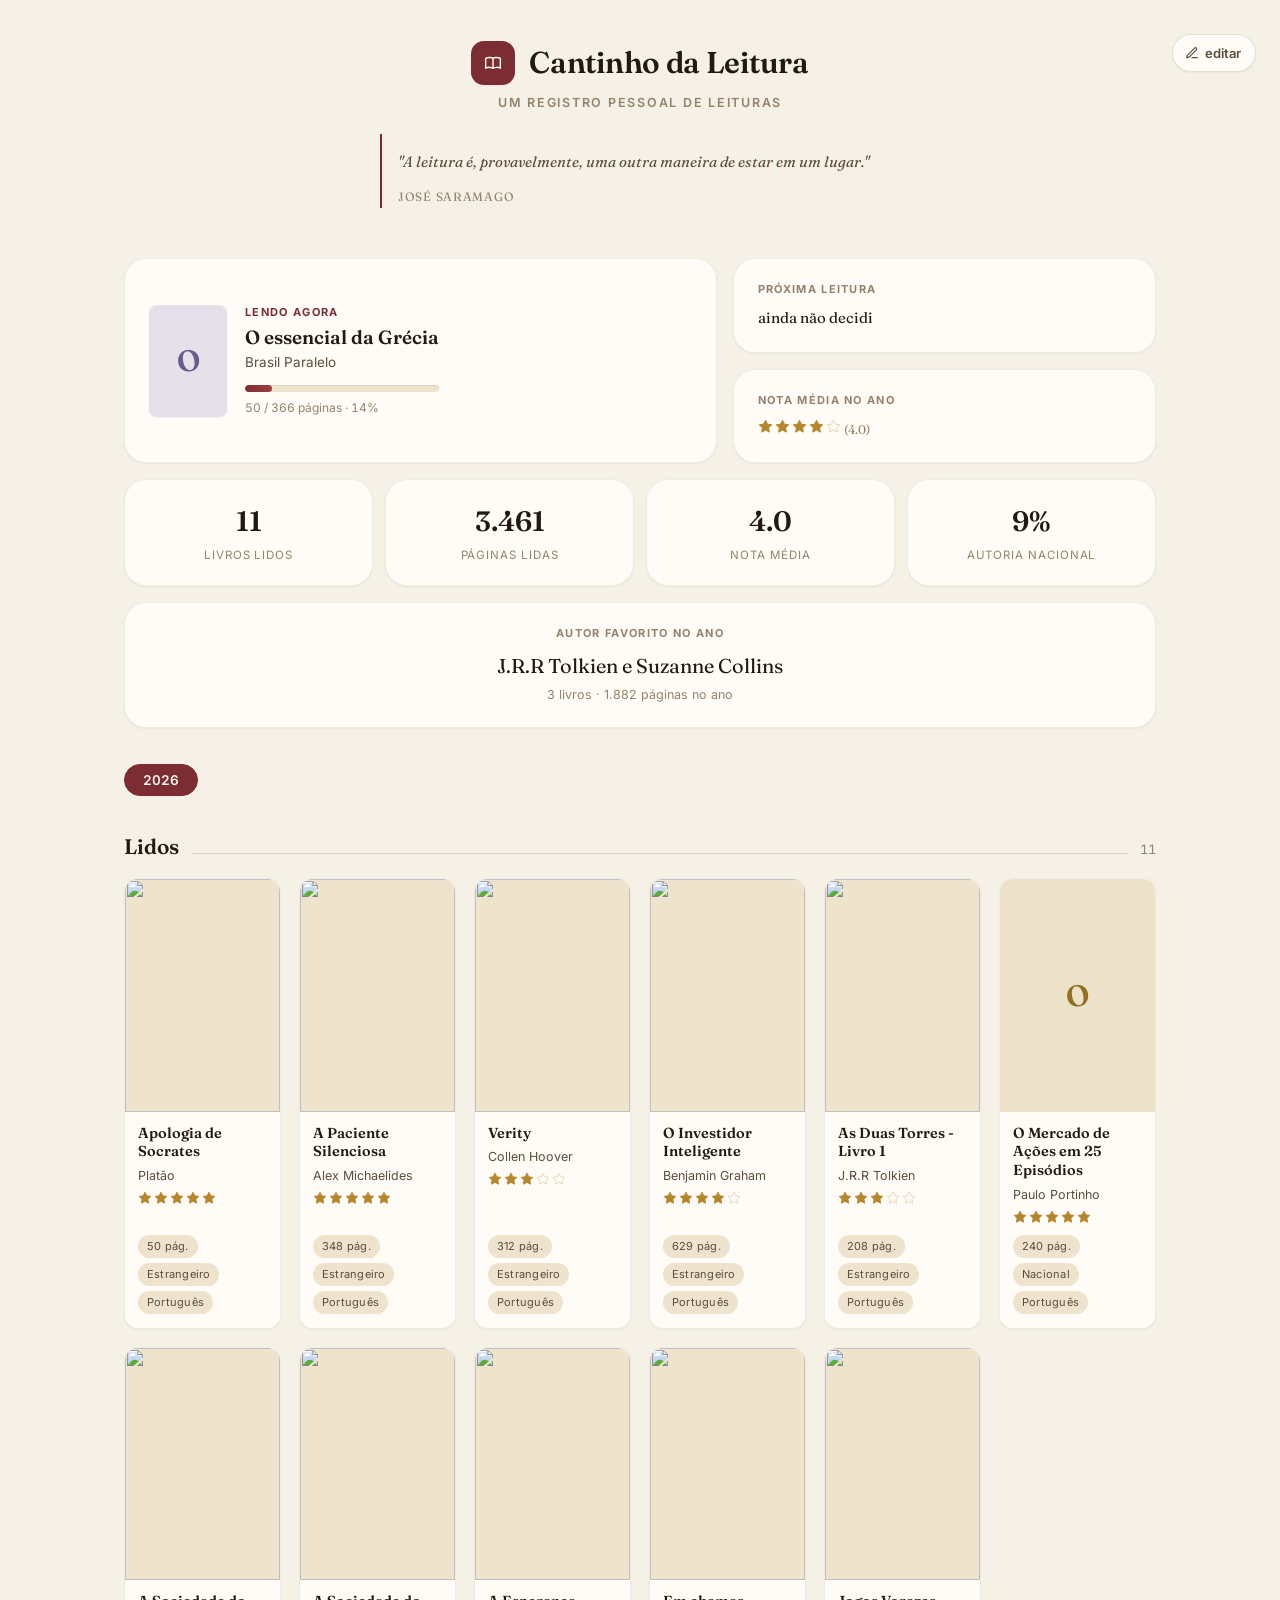
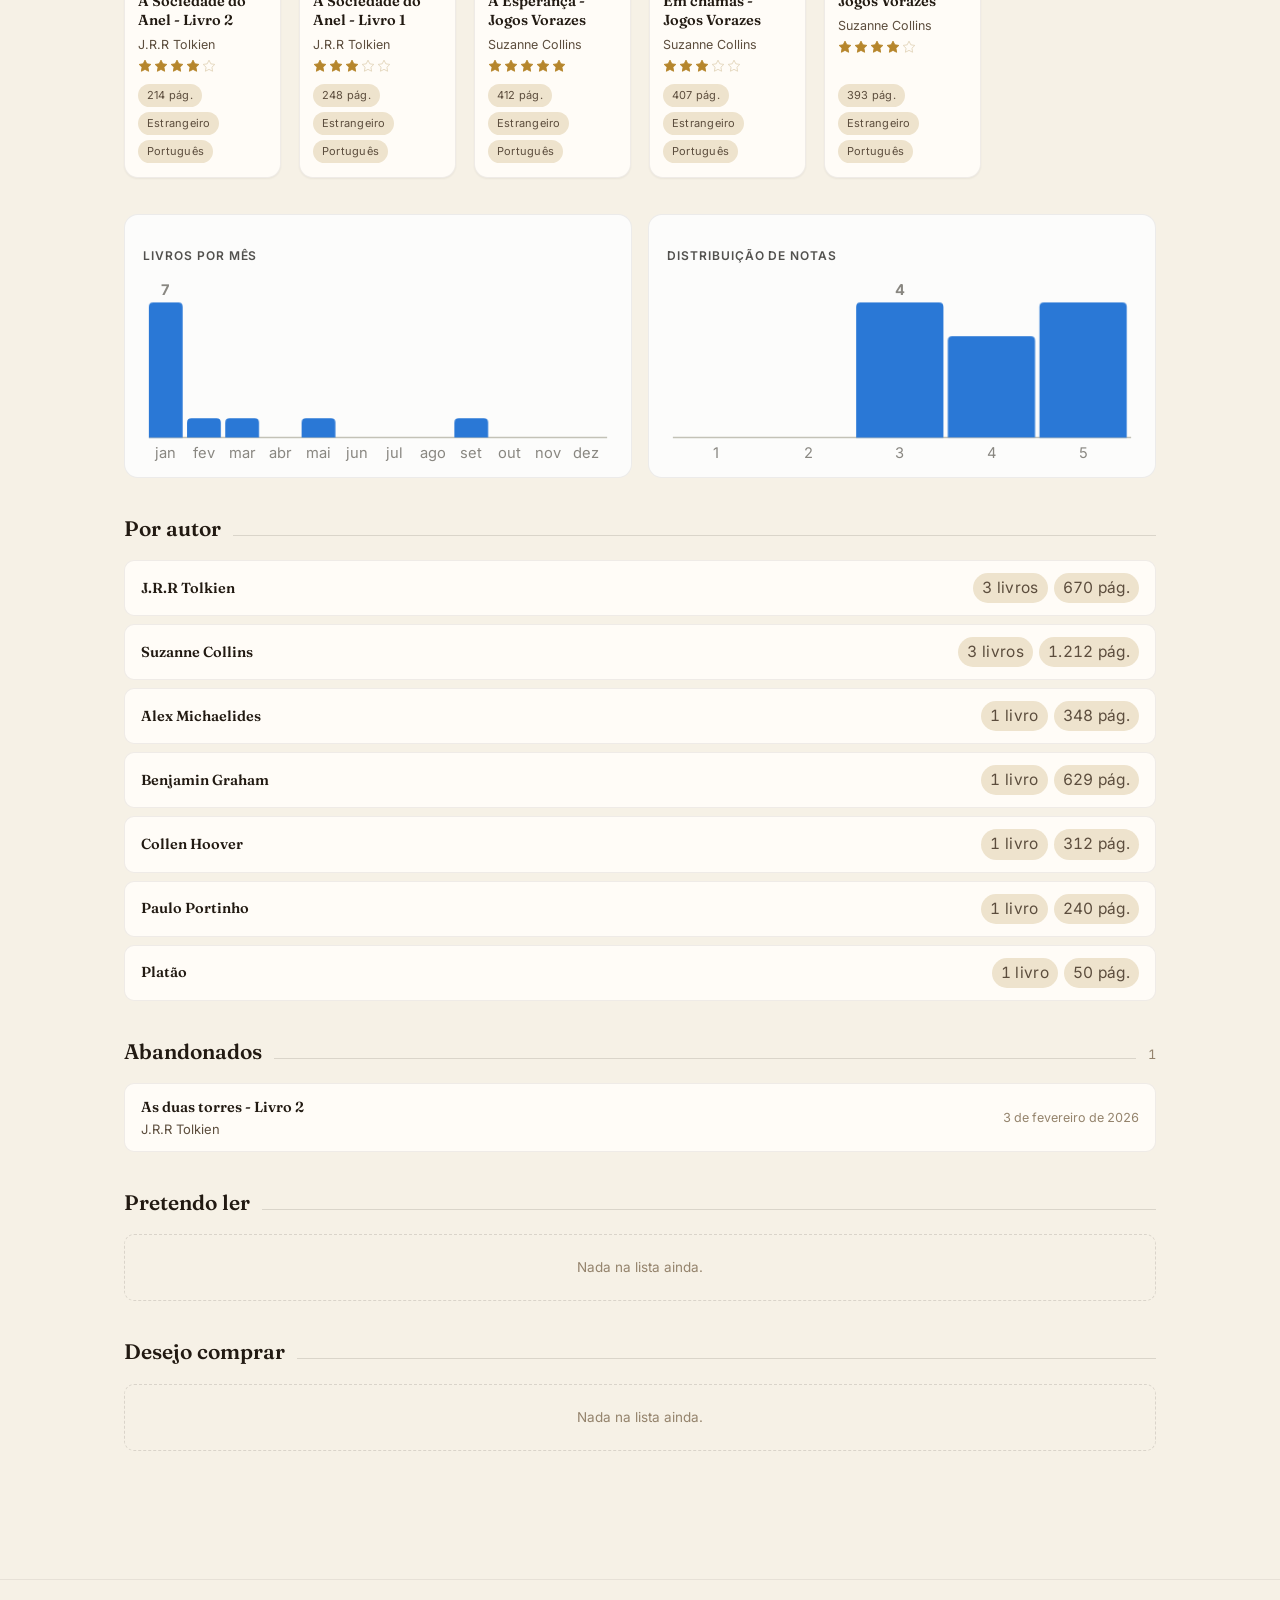
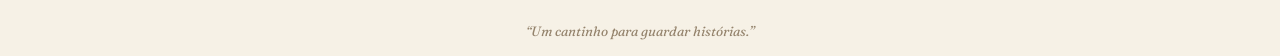
==== commit 69225f8f: "Mostra paginas por autor e conserta cabecalho no mobile A lista "Por autor" e o card de autor favori" ====
--- a/index.html
+++ b/index.html
@@ -9,7 +9,7 @@
 <link rel="preconnect" href="https://fonts.googleapis.com">
 <link rel="preconnect" href="https://fonts.gstatic.com" crossorigin>
 <link href="https://fonts.googleapis.com/css2?family=Fraunces:opsz,wght@9..144,500;9..144,600;9..144,700&family=Inter:wght@400;500;600;700&display=swap" rel="stylesheet">
-<link rel="stylesheet" href="assets/style.css?v=3">
+<link rel="stylesheet" href="assets/style.css?v=4">
 </head>
 <body>
 <header class="site-header reveal">
@@ -97,6 +97,6 @@
 </footer>
 
 <script src="assets/common.js?v=2"></script>
-<script src="assets/app.js?v=3"></script>
+<script src="assets/app.js?v=4"></script>
 </body>
 </html>
--- a/assets/style.css
+++ b/assets/style.css
@@ -158,7 +158,7 @@
 .top-link:hover { color: var(--accent); border-color: var(--accent); transform: translateY(-1px); }
 @media (max-width: 640px) {
   .site-header { padding-top: 22px; }
-  .top-link { position: static; display: inline-flex; margin-bottom: 20px; }
+  .top-link { position: static; display: flex; width: fit-content; margin: 0 auto 20px; }
   .site-header .brand h1 { font-size: 25px; }
 }
 
@@ -342,6 +342,7 @@
 .simple-row .title { font-family: "Fraunces", Georgia, serif; font-weight: 600; font-size: 14.5px; }
 .simple-row .author { color: var(--ink-2); font-size: 13px; }
 .simple-row .when { color: var(--ink-muted); font-size: 12.5px; white-space: nowrap; font-variant-numeric: tabular-nums; }
+.author-stats { display: flex; gap: 6px; flex-shrink: 0; font-variant-numeric: tabular-nums; }
 
 .empty-state {
   color: var(--ink-muted);
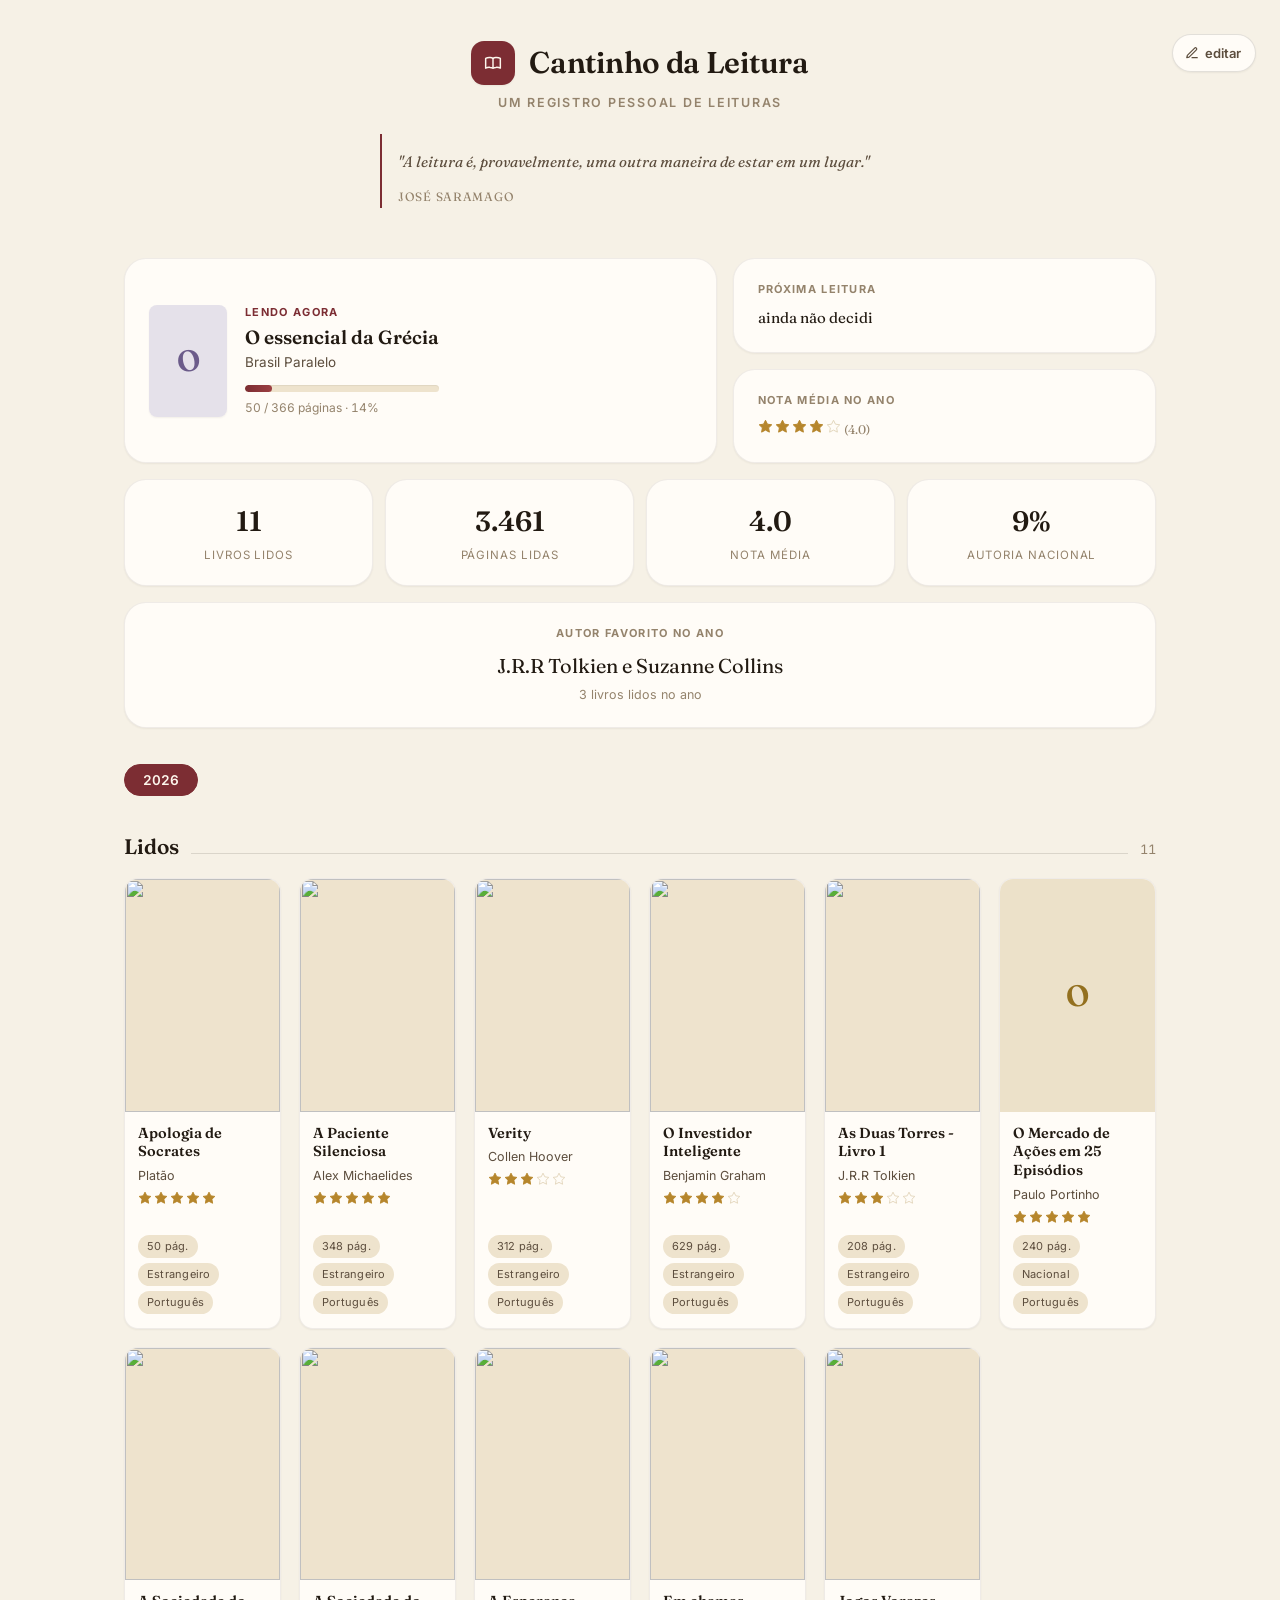
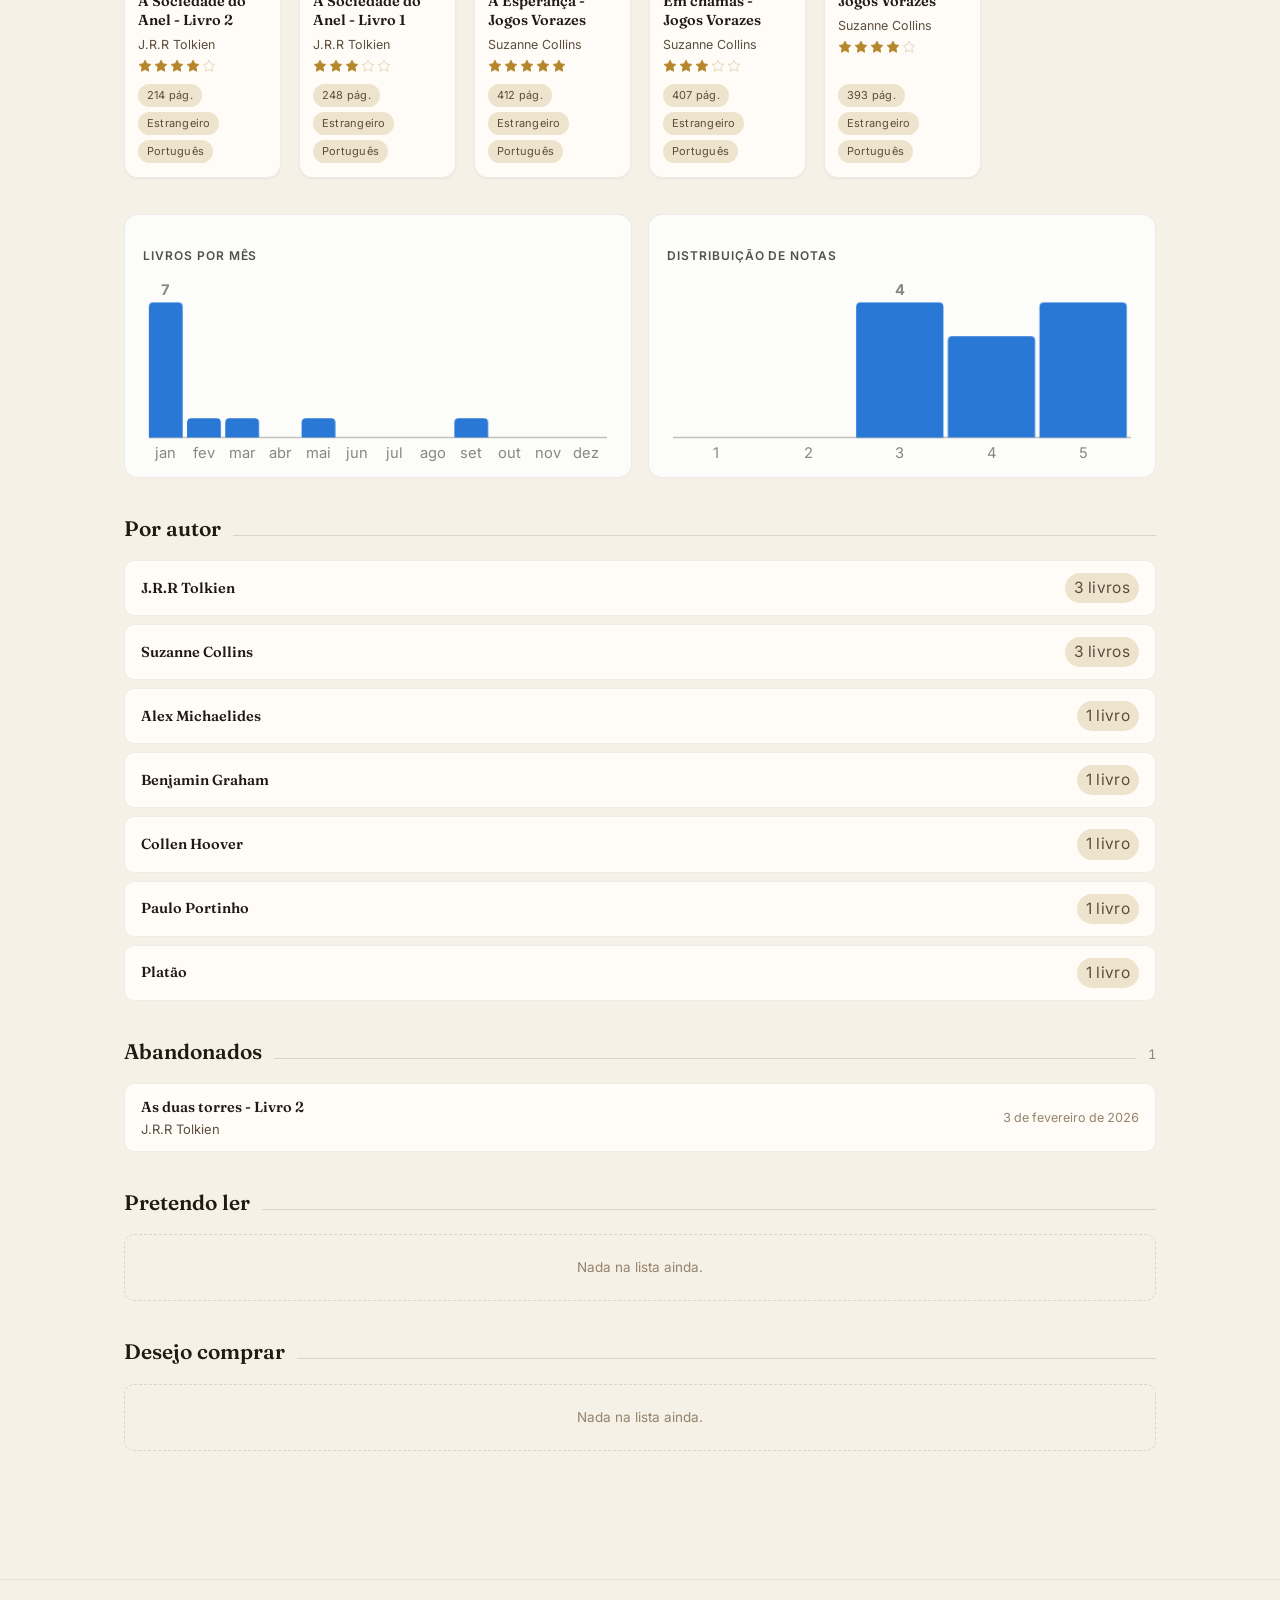
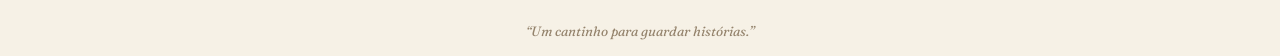
==== commit 53e98267: "Remove contagem de paginas por autor Voltou a ficar so livros por autor (sem paginas), que estava de" ====
--- a/index.html
+++ b/index.html
@@ -9,7 +9,7 @@
 <link rel="preconnect" href="https://fonts.googleapis.com">
 <link rel="preconnect" href="https://fonts.gstatic.com" crossorigin>
 <link href="https://fonts.googleapis.com/css2?family=Fraunces:opsz,wght@9..144,500;9..144,600;9..144,700&family=Inter:wght@400;500;600;700&display=swap" rel="stylesheet">
-<link rel="stylesheet" href="assets/style.css?v=4">
+<link rel="stylesheet" href="assets/style.css?v=5">
 </head>
 <body>
 <header class="site-header reveal">
@@ -97,6 +97,6 @@
 </footer>
 
 <script src="assets/common.js?v=2"></script>
-<script src="assets/app.js?v=4"></script>
+<script src="assets/app.js?v=5"></script>
 </body>
 </html>
--- a/assets/style.css
+++ b/assets/style.css
@@ -342,7 +342,6 @@
 .simple-row .title { font-family: "Fraunces", Georgia, serif; font-weight: 600; font-size: 14.5px; }
 .simple-row .author { color: var(--ink-2); font-size: 13px; }
 .simple-row .when { color: var(--ink-muted); font-size: 12.5px; white-space: nowrap; font-variant-numeric: tabular-nums; }
-.author-stats { display: flex; gap: 6px; flex-shrink: 0; font-variant-numeric: tabular-nums; }
 
 .empty-state {
   color: var(--ink-muted);
